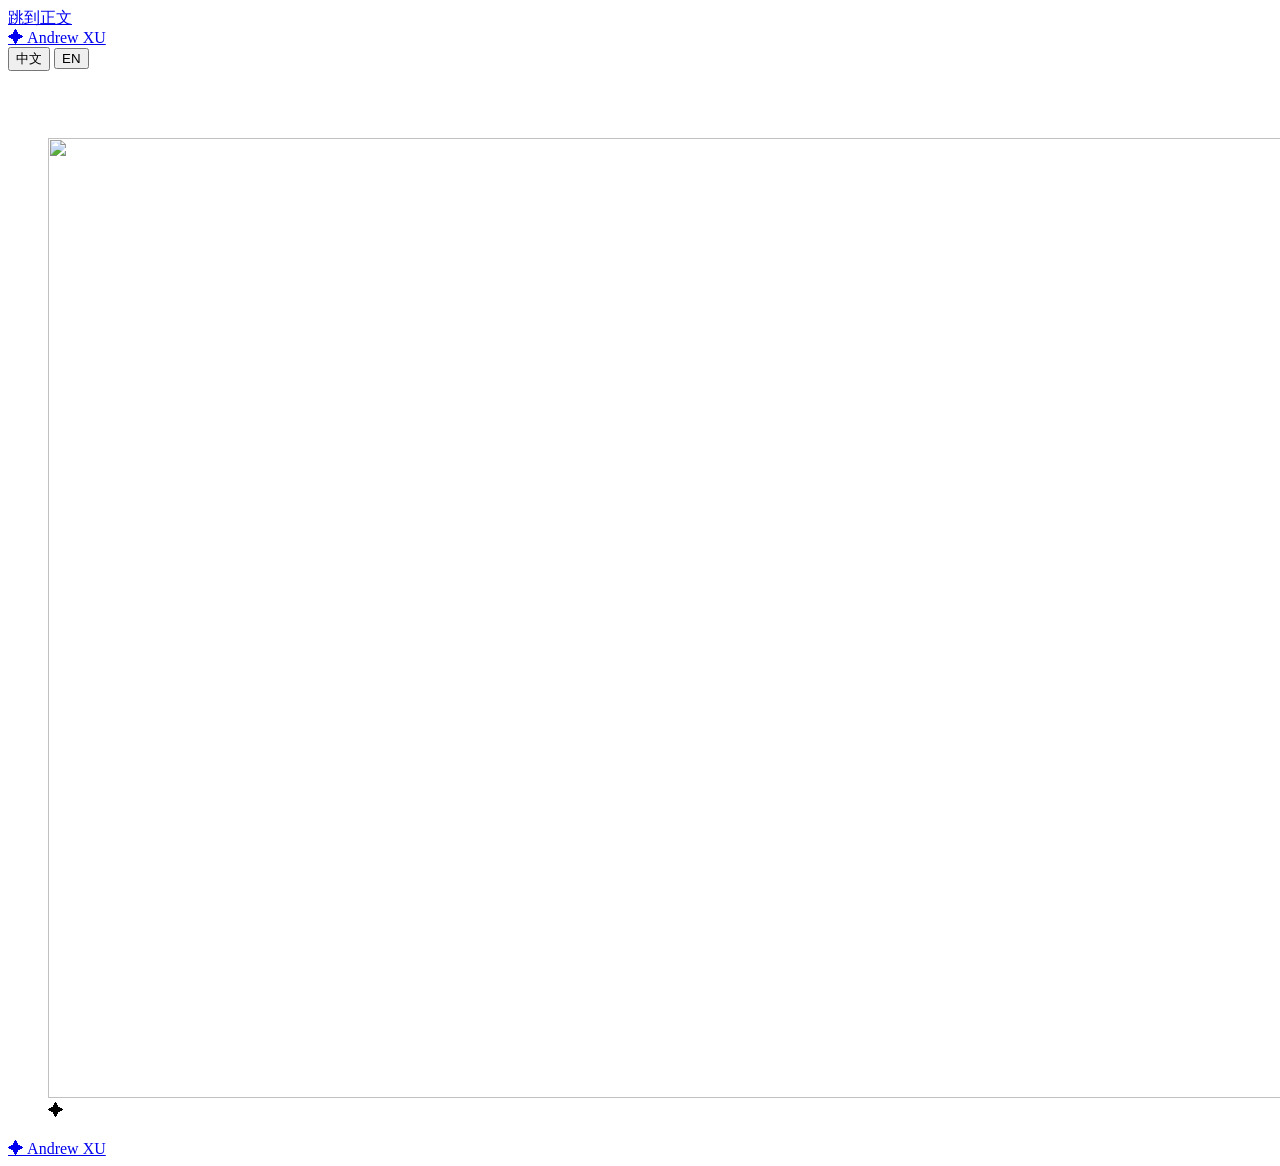
==== index.html @ 8dd5f84f "Publish index.html" ====
<!doctype html>
<html lang="zh-CN">
<head>
  <meta charset="utf-8">
  <meta name="viewport" content="width=device-width, initial-scale=1">
  <meta name="description" content="Andrew XU 的个人网站。从投行与科研，到中国企业出海一线。">
  <meta name="theme-color" content="#f7f5ef">
  <title>Andrew XU · 航行手记</title>
  <link rel="stylesheet" href="styles.css">
  <script defer src="content.js"></script>
  <script defer src="site.js"></script>
</head>
<body id="home">
  <a class="skip" href="#main" data-copy="skip">跳到正文</a>
  <header class="site-header">
    <div class="frame header-inner">
      <a class="wordmark" href="#home"><span class="compass" aria-hidden="true">✦</span> Andrew XU</a>
      <nav aria-label="站内导航" id="navigation"></nav>
      <div class="languages" role="group" aria-label="语言 / Language">
        <button type="button" data-lang="zh" lang="zh-CN" aria-pressed="true">中文</button>
        <button type="button" data-lang="en" lang="en" aria-pressed="false">EN</button>
      </div>
    </div>
  </header>
  <main id="main">
    <section class="frame hero" aria-labelledby="hello">
      <div class="hero-text">
        <p class="kicker"><span></span><span data-copy="label"></span></p>
        <h1 id="hello"><span data-copy="greeting"></span><br><em lang="en" data-copy="heroName"></em></h1>
        <p class="hero-summary" data-copy="summary"></p>
        <a class="primary-link" href="#experience" data-copy="journeyTitle"></a>
      </div>
      <figure class="cover">
        <img src="voyage.webp" alt="" width="1440" height="960" fetchpriority="high">
        <figcaption><span aria-hidden="true">✦</span><span data-copy="photoCaption"></span></figcaption>
      </figure>
    </section>
    <section id="experience" class="journey" aria-labelledby="voyage-title">
      <div class="frame journal">
        <div class="journal-heading">
          <h2 id="voyage-title" data-copy="journeyTitle"></h2>
          <p data-copy="journeyIntro"></p>
        </div>
        <div id="chapters"></div>
      </div>
    </section>
    <div class="frame templates" id="templates"></div>
  </main>
  <footer>
    <div class="frame footer-inner">
      <a class="wordmark" href="#home"><span class="compass" aria-hidden="true">✦</span> Andrew XU</a>
      <a href="#home" data-copy="top"></a>
    </div>
  </footer>
</body>
</html>
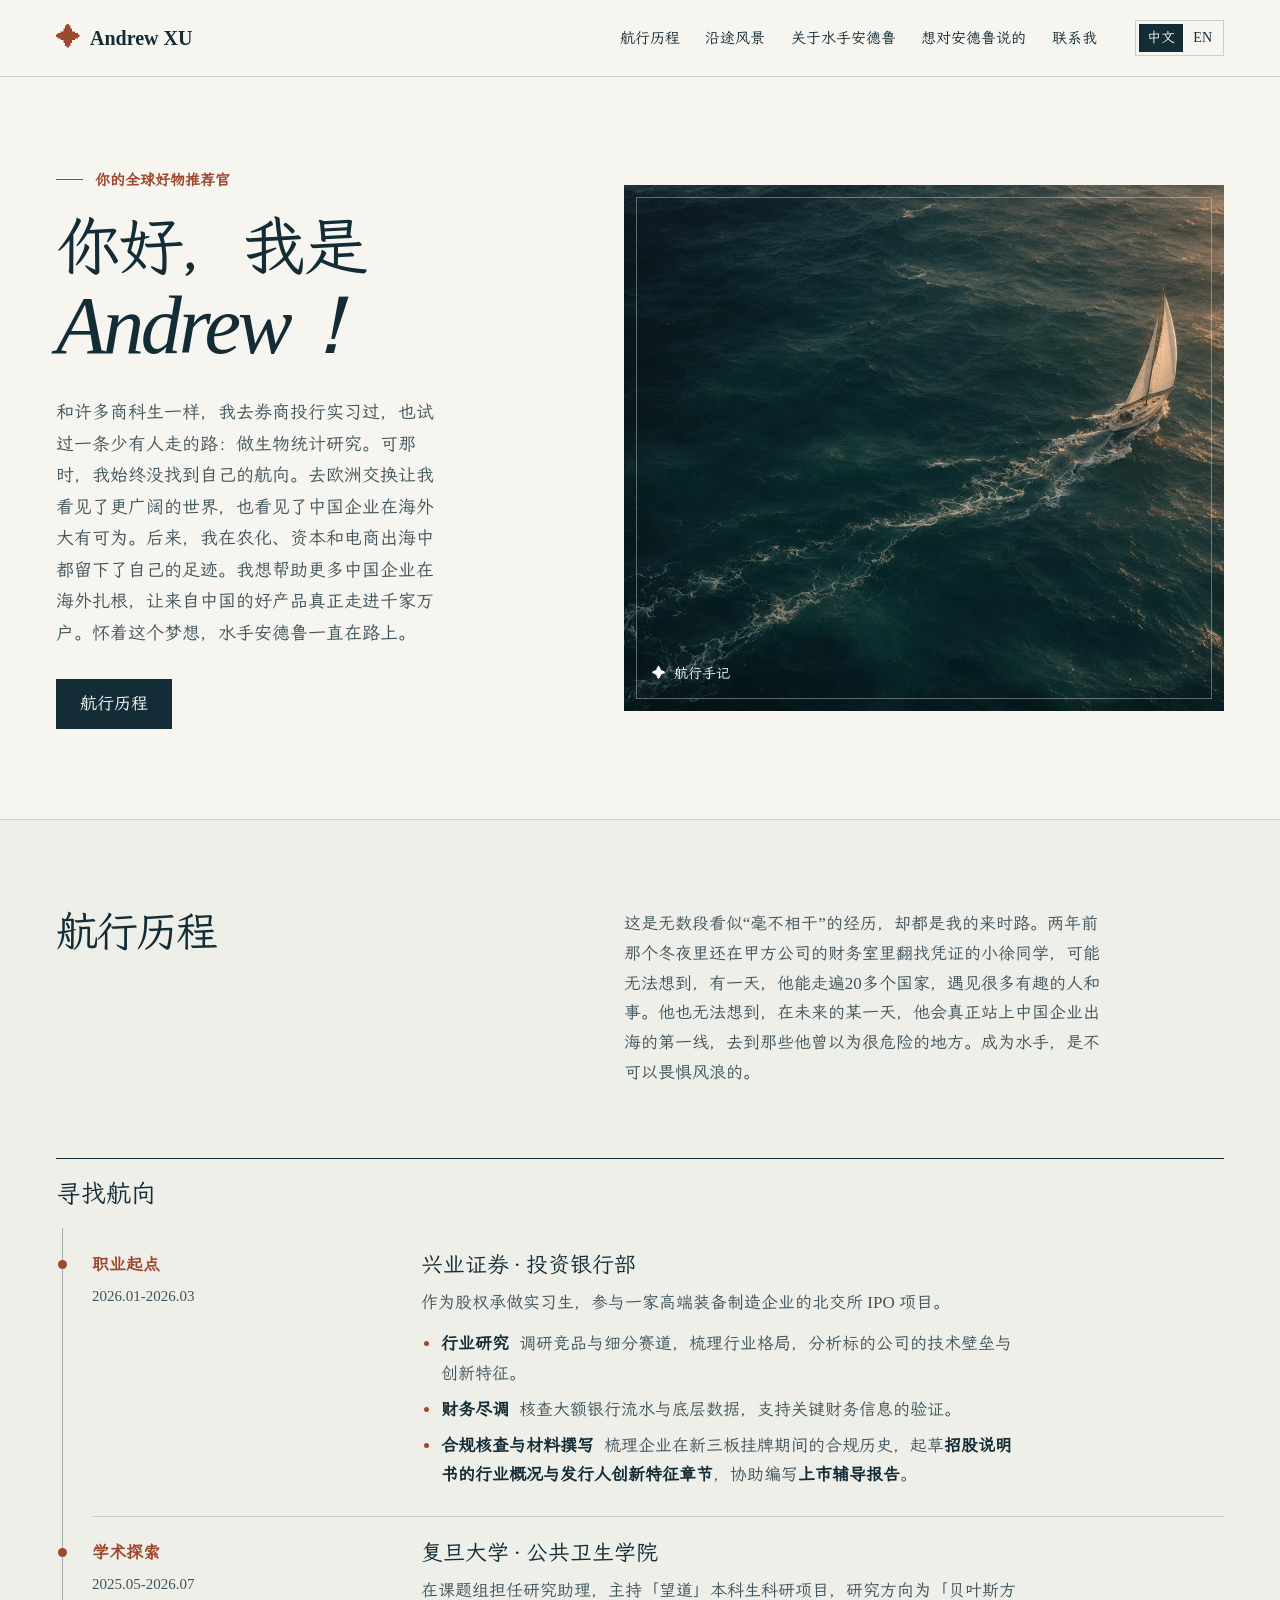
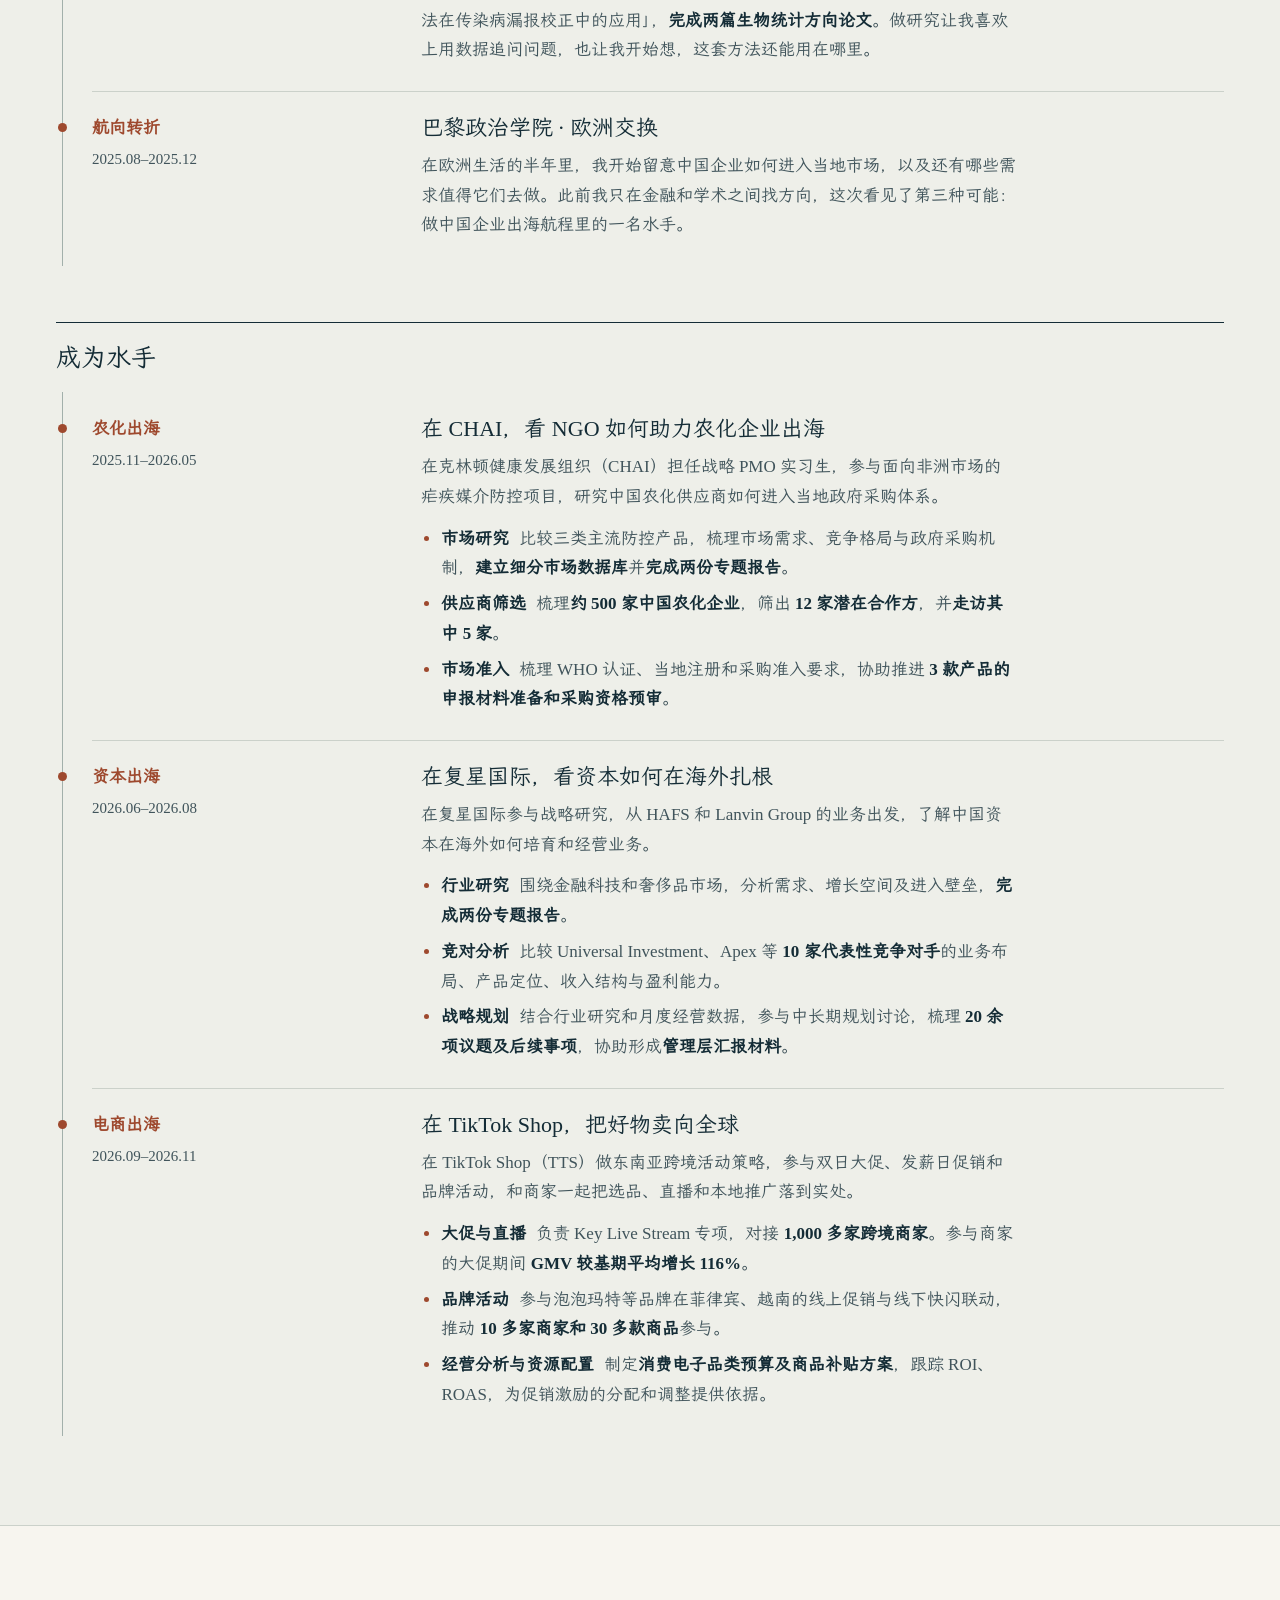
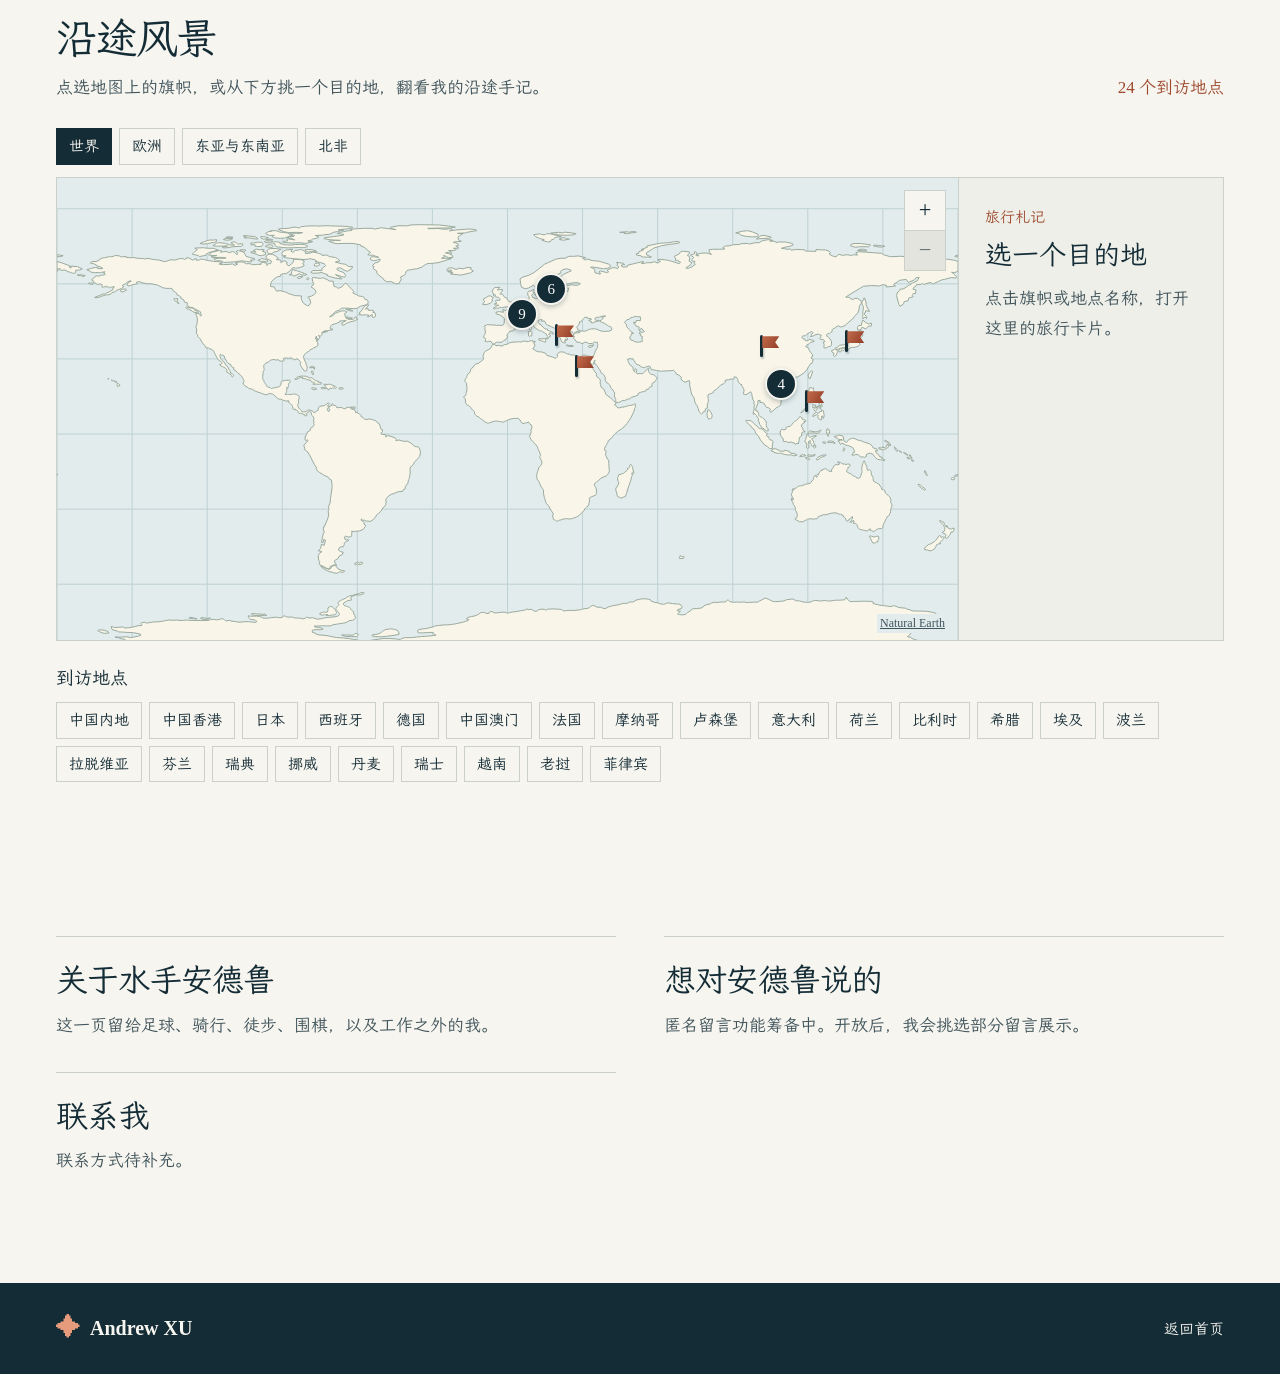
==== commit 2ee654d1: "Add interactive travel map and destination cards" ====
--- a/index.html
+++ b/index.html
@@ -7,7 +7,11 @@
   <meta name="theme-color" content="#f7f5ef">
   <title>Andrew XU · 航行手记</title>
   <link rel="stylesheet" href="styles.css">
+  <link rel="stylesheet" href="travel.css">
   <script defer src="content.js"></script>
+  <script defer src="world-land.js"></script>
+  <script defer src="travel-data.js"></script>
+  <script defer src="travel.js"></script>
   <script defer src="site.js"></script>
 </head>
 <body id="home">
@@ -44,6 +48,7 @@
         <div id="chapters"></div>
       </div>
     </section>
+    <section class="frame travel" id="travel" aria-labelledby="travel-title"></section>
     <div class="frame templates" id="templates"></div>
   </main>
   <footer>
--- a/styles.css
+++ b/styles.css
@@ -0,0 +1,110 @@
+@font-face {
+  font-family: "WenKai Web";
+  src: url("wenkai-lite.woff2") format("woff2");
+  font-weight: 400;
+  font-style: normal;
+  font-display: swap;
+  unicode-range: U+2E80-2FFF, U+3000-303F, U+31C0-31EF, U+3400-9FFF, U+F900-FAFF, U+FF00-FFEF;
+}
+:root {
+  --paper: #f7f5ef;
+  --journal: #eeefe9;
+  --ink: #142c36;
+  --muted: #40545b;
+  --line: #cbd1ca;
+  --accent: #9e492e;
+  --en: "Times New Roman", Times, serif;
+  --zh: "Times New Roman", Times, "Liberation Serif", KaiTi, "楷体", "Kaiti SC", STKaiti, "WenKai Web", serif;
+}
+* { box-sizing: border-box; }
+html { scroll-behavior: smooth; scroll-padding-top: 98px; }
+body {
+  margin: 0;
+  background: var(--paper);
+  color: var(--ink);
+  font: 1.0625rem/1.75 var(--en);
+}
+:lang(zh-CN) { font-family: var(--zh); }
+:lang(en) { font-family: var(--en); }
+h1, h2, h3, h4, p, figure { margin: 0; }
+a { color: inherit; }
+button { font: inherit; }
+a:focus-visible, button:focus-visible { outline: 2px solid var(--accent); outline-offset: 4px; }
+.frame { width: min(1200px, calc(100% - 112px)); margin-inline: auto; }
+.skip { position: fixed; top: 10px; left: 12px; z-index: 10; padding: 8px 12px; background: white; transform: translateY(-150%); }
+.skip:focus { transform: none; }
+.site-header { position: sticky; top: 0; z-index: 5; border-bottom: 1px solid var(--line); background: var(--paper); }
+.header-inner { display: flex; align-items: center; gap: clamp(16px, 3vw, 42px); min-height: 76px; }
+.wordmark { display: inline-flex; align-items: center; gap: 10px; font: bold 1.25rem var(--en); text-decoration: none; white-space: nowrap; }
+.compass { color: var(--accent); font-size: 1.5rem; }
+nav { display: flex; flex-wrap: wrap; align-items: center; justify-content: flex-end; gap: 6px clamp(12px, 2vw, 26px); margin-left: auto; }
+nav a, .footer-inner > a:last-child { text-decoration: none; font-size: .9375rem; }
+nav a:hover, .footer-inner > a:last-child:hover { text-decoration: underline; text-underline-offset: .3em; }
+.languages { display: inline-flex; gap: 2px; border: 1px solid var(--line); padding: 3px; flex-shrink: 0; }
+.languages button { padding: 2px 8px; border: 0; background: transparent; color: var(--ink); cursor: pointer; font-size: .875rem; }
+.languages [aria-pressed="true"] { background: var(--ink); color: var(--paper); }
+.hero { display: grid; grid-template-columns: .9fr 1.1fr; align-items: center; gap: clamp(38px, 6vw, 100px); padding-block: clamp(54px, 7vw, 106px); }
+.kicker { display: flex; align-items: center; gap: 12px; color: var(--accent); font-weight: bold; font-size: .9375rem; }
+.kicker > span:first-child { width: 27px; height: 1px; background: currentColor; flex: none; }
+h1 { margin-block: 20px 28px; font-size: clamp(2.6rem, 5.1vw, 5.1rem); font-weight: 400; letter-spacing: -.05em; line-height: 1.06; }
+h1 em { font-size: 1.26em; color: var(--ink); }
+.hero-summary { max-width: 42ch; color: var(--muted); font-size: 1.125rem; }
+.primary-link { display: inline-block; margin-top: 30px; padding: 10px 24px; background: var(--ink); color: white; text-decoration: none; }
+.primary-link:hover { background: #254651; }
+.cover { position: relative; isolation: isolate; background: #163541; color: white; }
+.cover img { display: block; aspect-ratio: 1.14; width: 100%; height: auto; object-fit: cover; }
+.cover::after { content: ""; position: absolute; inset: 12px; border: 1px solid #f1f1e85e; pointer-events: none; }
+.cover figcaption { position: absolute; bottom: 25px; left: 28px; display: flex; align-items: center; gap: 8px; font-size: .875rem; text-shadow: 0 1px 6px #061c26; }
+.journey { background: var(--journal); border-block: 1px solid var(--line); }
+.journal { padding-block: clamp(52px, 7vw, 97px); }
+.journal-heading { display: grid; grid-template-columns: .9fr 1.1fr; align-items: start; gap: clamp(20px, 6vw, 100px); padding-bottom: 42px; }
+h2 { font-weight: 400; font-size: clamp(2.25rem, 4.3vw, 4rem); line-height: 1.13; letter-spacing: -.045em; }
+.journal-heading h2 { font-size: clamp(1.875rem, 3.25vw, 2.75rem); }
+.journal-heading p { max-width: 56ch; color: var(--muted); }
+.chapter { margin-top: 28px; }
+.chapter + .chapter { margin-top: 56px; }
+.chapter h3 { font-size: 1.55rem; font-weight: 400; padding: 13px 0; border-top: 1px solid var(--ink); }
+.route { margin-left: 6px; border-left: 1px solid #a2b0ab; }
+.stop { position: relative; display: grid; grid-template-columns: minmax(170px, .38fr) 1fr; gap: 24px; padding: 22px 0 26px 29px; }
+.stop::before { content: ""; position: absolute; top: 32px; left: -5px; width: 9px; height: 9px; border-radius: 50%; background: var(--accent); }
+.stop + .stop::after { content: ""; position: absolute; top: 0; left: 29px; right: 0; border-top: 1px solid var(--line); }
+.stop-meta > p:first-child { color: var(--accent); font-weight: bold; }
+.date { margin-top: 3px; font-size: .9375rem; color: var(--muted); }
+.stop-content h4 { margin-bottom: 8px; font-size: clamp(1.125rem, 1.8vw, 1.375rem); font-weight: 400; line-height: 1.35; }
+.stop-content p, .stop-content ul { max-width: 70ch; color: var(--muted); }
+.stop-content ul { margin: 12px 0 0; padding-left: 1.2em; }
+.stop-content li + li { margin-top: 6px; }
+.stop-content li::marker { color: var(--accent); }
+.stop-content strong { color: var(--ink); }
+.stop-content li > strong:first-child { margin-right: .3em; }
+.templates { display: grid; grid-template-columns: 1fr 1fr; gap: 0 48px; padding-block: 65px 75px; }
+.template { border-block-start: 1px solid var(--line); padding-block: 25px 32px; }
+.template h2 { font-size: clamp(1.5rem, 2.5vw, 2.2rem); letter-spacing: -.025em; }
+.template p { margin-top: 12px; color: var(--muted); }
+footer { background: var(--ink); color: var(--paper); }
+.footer-inner { min-height: 91px; display: flex; justify-content: space-between; align-items: center; gap: 1rem; }
+.footer-inner .compass { color: #e69b7c; }
+
+@media (max-width: 980px) {
+  .frame { width: calc(100% - 64px); }
+  .header-inner { gap: 16px; }
+  nav { gap: 6px 13px; }
+}
+@media (max-width: 740px) {
+  html { scroll-padding-top: 135px; }
+  .frame { width: calc(100% - 36px); }
+  .header-inner { min-height: 0; display: grid; grid-template-columns: 1fr auto; gap: 0 14px; padding-block: 9px 11px; }
+  nav { grid-column: 1 / -1; grid-row: 2; justify-content: flex-start; margin: 6px 0 0; line-height: 1.5; }
+  .languages { grid-column: 2; grid-row: 1; }
+  .hero { grid-template-columns: 1fr; gap: 32px; padding-block: 48px; }
+  h1 { font-size: clamp(2.65rem, 9vw, 4.1rem); margin-block: 15px 20px; }
+  .cover img { aspect-ratio: 1.35; }
+  .journal-heading { grid-template-columns: 1fr; gap: 14px; padding-bottom: 20px; }
+  .stop { grid-template-columns: 1fr; gap: 8px; padding-left: 21px; }
+  .stop + .stop::after { left: 21px; }
+  .stop-meta { display: flex; align-items: baseline; flex-wrap: wrap; gap: 0 12px; }
+  .templates { grid-template-columns: 1fr; padding-block: 42px; }
+}
+@media (prefers-reduced-motion: reduce) {
+  html { scroll-behavior: auto; }
+}
--- a/travel.css
+++ b/travel.css
@@ -0,0 +1,37 @@
+.travel { padding-block: clamp(52px, 7vw, 95px); }
+.travel-header { display: flex; align-items: end; justify-content: space-between; gap: 14px 32px; margin-bottom: 26px; }
+.travel-header h2 { font-size: clamp(1.875rem, 3.25vw, 2.75rem); }
+.travel-header p { margin-top: 10px; color: var(--muted); }
+.travel-count { color: var(--accent); white-space: nowrap; }
+.travel-grid { display: grid; grid-template-columns: minmax(0, 3.4fr) minmax(200px, 1fr); border: 1px solid var(--line); }
+.travel-map { position: relative; overflow: hidden; min-height: 380px; aspect-ratio: 1.95; background: #e2eced; }
+.travel-map canvas { display: block; width: 100%; height: 100%; position: absolute; inset: 0; cursor: grab; touch-action: pan-y; }
+.travel-map canvas.dragging { cursor: grabbing; }
+.travel-markers { position: absolute; inset: 0; pointer-events: none; }
+.travel-pin { position: absolute; pointer-events: auto; transform: translate(-50%, -50%); width: 34px; height: 36px; border: 0; background: transparent; cursor: pointer; padding: 0; display: grid; place-items: center; color: var(--ink); }
+.travel-pin:hover, .travel-pin:focus-visible, .travel-pin[aria-pressed="true"] { z-index: 2; }
+.travel-flag { display: block; position: relative; width: 3px; height: 22px; margin-right: 12px; background: var(--ink); border-radius: 2px; box-shadow: 1px 2px 2px #13293247; }
+.travel-flag::before { content: ""; position: absolute; top: 1px; left: 2px; width: 17px; height: 12px; background: linear-gradient(120deg, #c46d4d, #913d26); clip-path: polygon(0 0, 100% 0, 76% 50%, 100% 100%, 0 100%); }
+.travel-pin[aria-pressed="true"] .travel-flag::before, .travel-pin:hover .travel-flag::before { background: #087679; }
+.travel-cluster { width: 32px; height: 32px; border: 2px solid #f7f5ef; border-radius: 50%; background: var(--ink); color: white; font-size: .9375rem; box-shadow: 0 2px 5px #13293245; }
+.travel-cluster:hover, .travel-cluster.contains-selection { background: #0b6266; }
+.travel-zoom { position: absolute; top: 12px; right: 12px; display: grid; gap: 1px; background: var(--line); border: 1px solid var(--line); }
+.travel-zoom button { border: 0; width: 40px; height: 39px; color: var(--ink); background: var(--paper); cursor: pointer; font: 1.4rem var(--en); }
+.travel-zoom button:disabled { opacity: .55; cursor: default; }
+.travel-source { position: absolute; bottom: 7px; right: 10px; font: .75rem var(--en); color: var(--muted); background: #e2eced; padding: 2px 3px; }
+.travel-card { border-left: 1px solid var(--line); background: #eeefe9; padding: 26px; min-width: 0; }
+.travel-card h3 { font-weight: 400; font-size: 1.7rem; line-height: 1.25; margin-block: 8px 12px; }
+.travel-card p { color: var(--muted); }
+.travel-card .travel-card-label { color: var(--accent); font-size: .9375rem; }
+.travel-regions, .travel-list { display: flex; flex-wrap: wrap; gap: 7px; }
+.travel-regions { margin-bottom: 12px; }
+.travel-regions button, .travel-list button { color: var(--ink); border: 1px solid var(--line); background: transparent; padding: 4px 12px; cursor: pointer; font-size: .9375rem; }
+.travel-regions button:hover, .travel-list button:hover { border-color: var(--ink); }
+.travel-regions [aria-pressed="true"], .travel-list [aria-pressed="true"] { color: var(--paper); background: var(--ink); border-color: var(--ink); }
+.travel-list-title { margin: 22px 0 8px; font-size: 1.125rem; font-weight: 400; }
+@media (max-width: 740px) {
+  .travel-header { align-items: flex-start; flex-direction: column; }
+  .travel-grid { grid-template-columns: minmax(0, 1fr); }
+  .travel-map { min-height: 260px; aspect-ratio: 1.4; }
+  .travel-card { border-left: 0; border-top: 1px solid var(--line); padding: 18px; }
+}
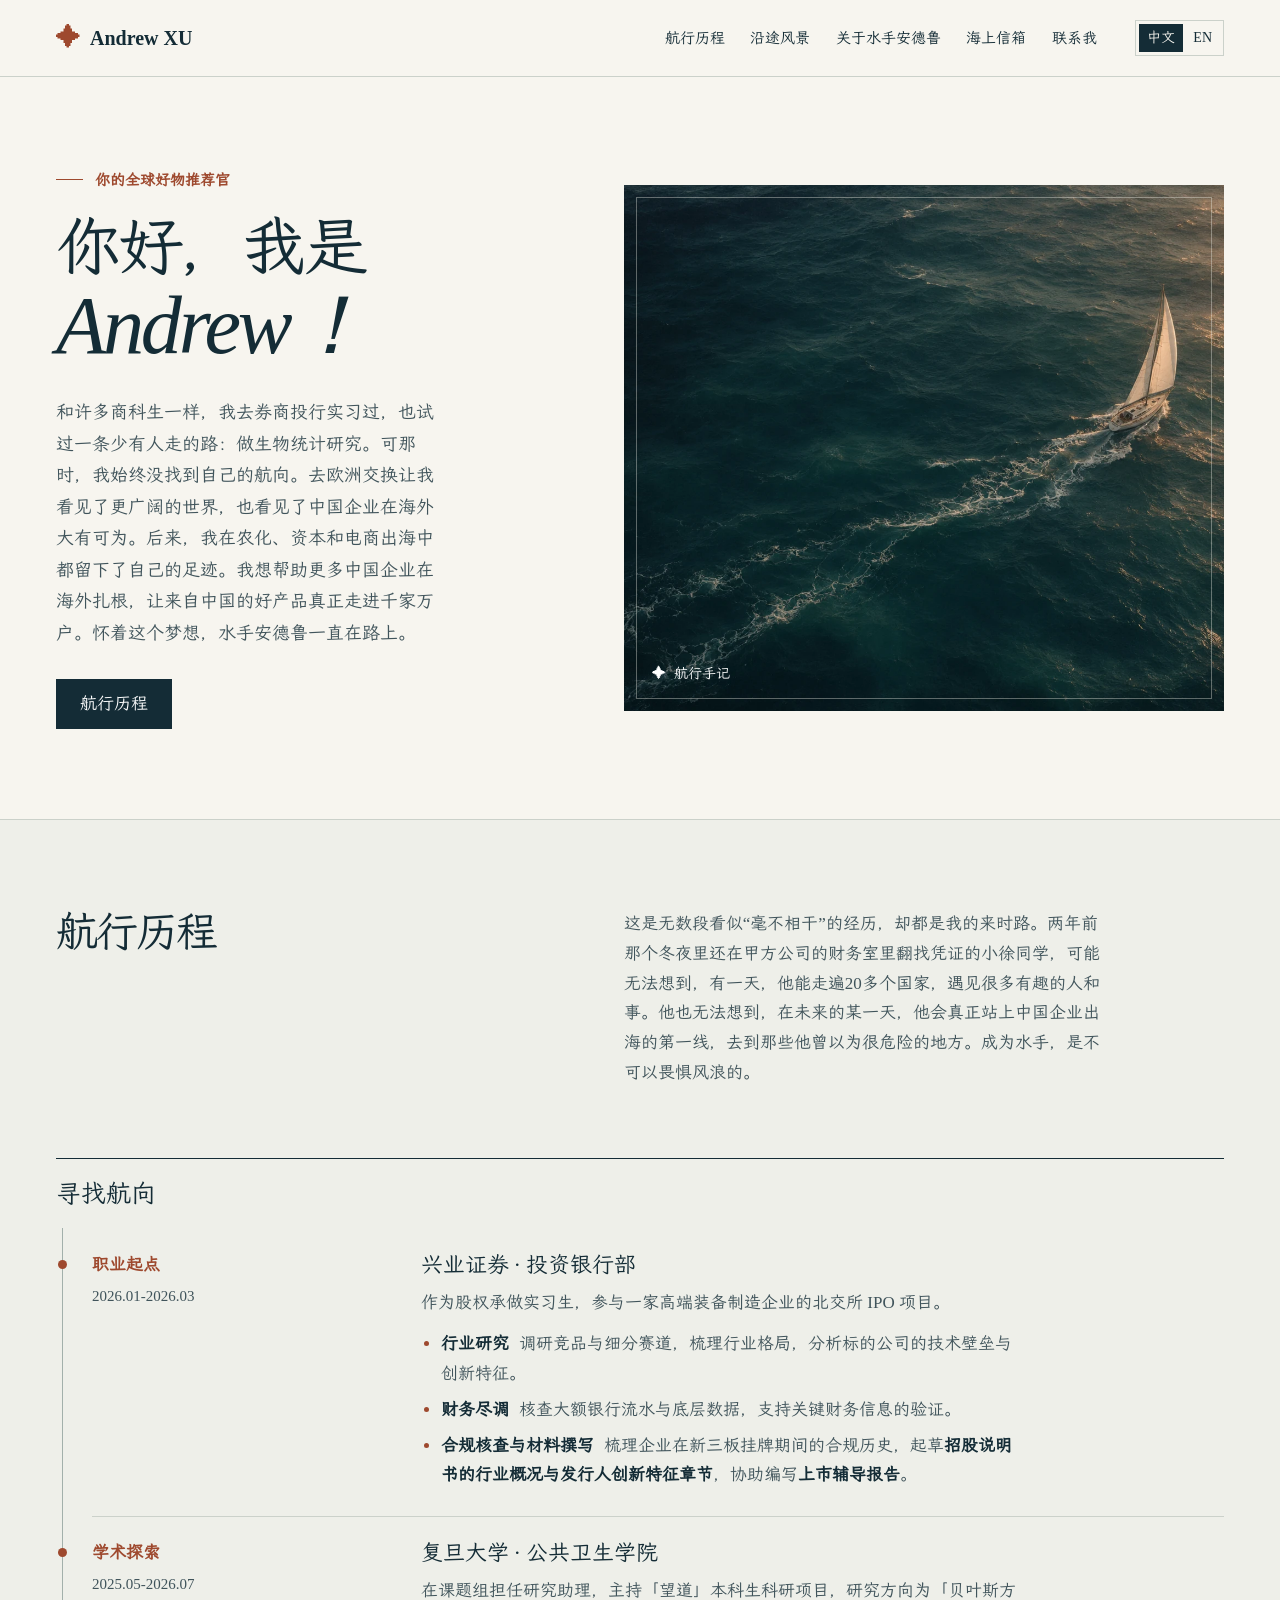
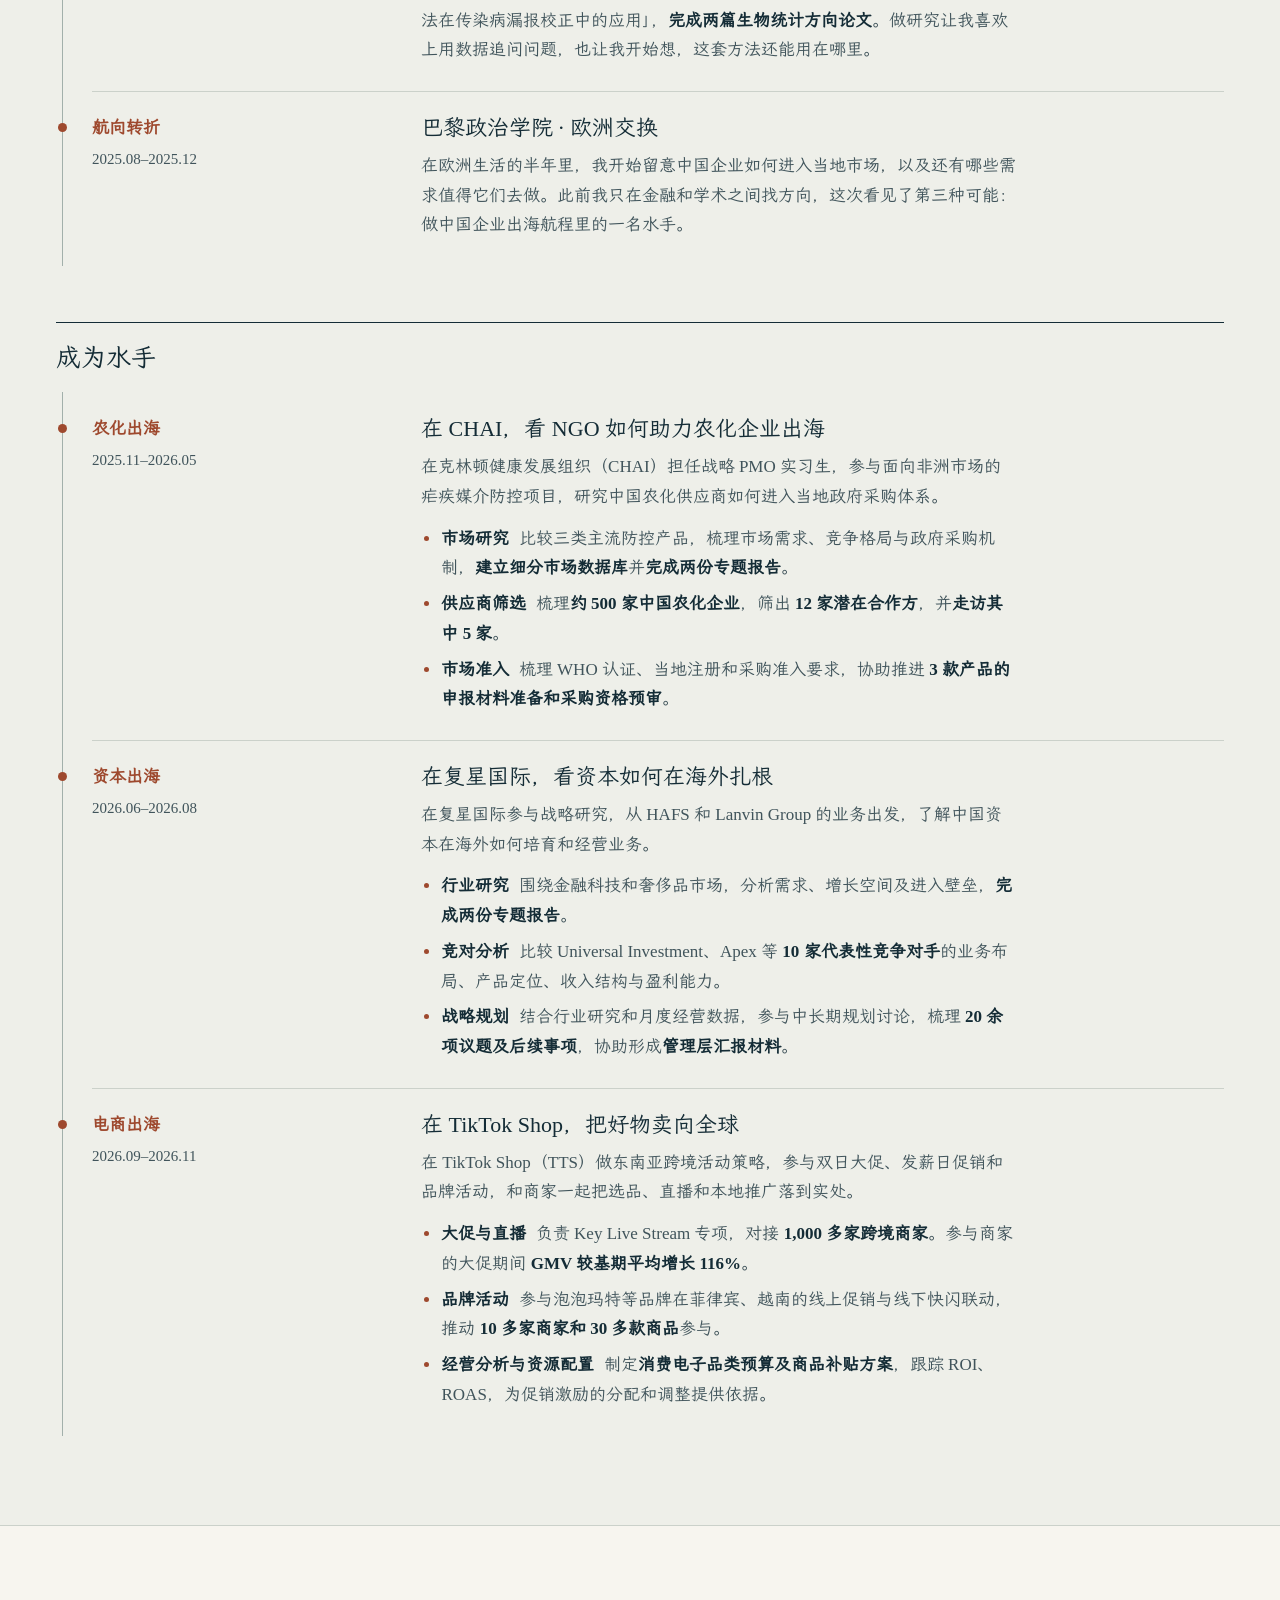
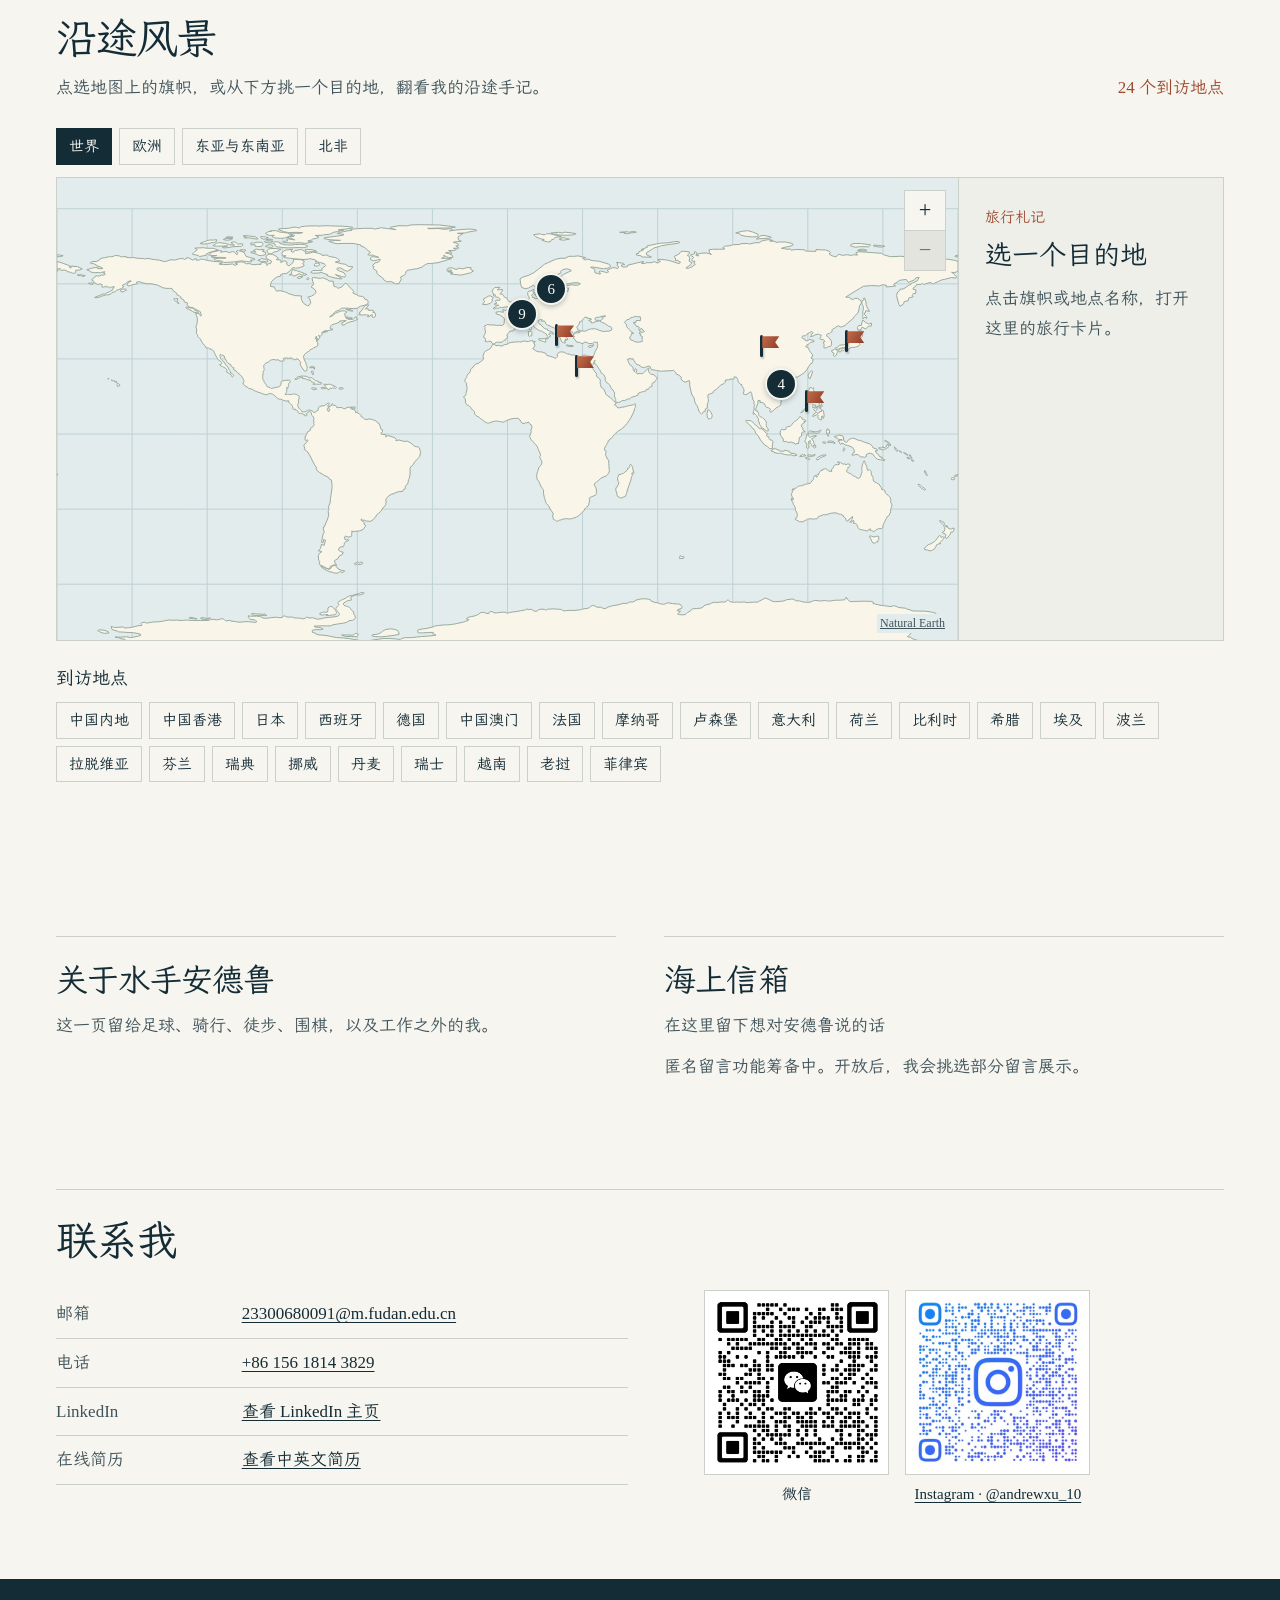
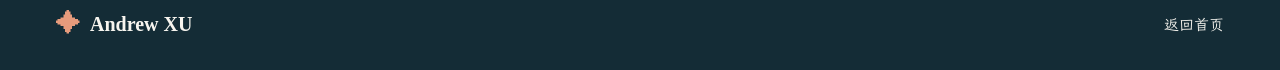
==== commit 9e80862e: "Add contact details and bilingual online resumes" ====
--- a/index.html
+++ b/index.html
@@ -8,10 +8,12 @@
   <title>Andrew XU · 航行手记</title>
   <link rel="stylesheet" href="styles.css">
   <link rel="stylesheet" href="travel.css">
+  <link rel="stylesheet" href="contact.css">
   <script defer src="content.js"></script>
   <script defer src="world-land.js"></script>
   <script defer src="travel-data.js"></script>
   <script defer src="travel.js"></script>
+  <script defer src="contact.js"></script>
   <script defer src="site.js"></script>
 </head>
 <body id="home">
@@ -50,6 +52,7 @@
     </section>
     <section class="frame travel" id="travel" aria-labelledby="travel-title"></section>
     <div class="frame templates" id="templates"></div>
+    <section class="frame contact" id="contact" aria-labelledby="contact-title"></section>
   </main>
   <footer>
     <div class="frame footer-inner">
--- a/contact.css
+++ b/contact.css
@@ -0,0 +1,37 @@
+.contact { padding-block: 28px 72px; border-top: 1px solid var(--line); }
+.contact h2 { font-size: clamp(1.875rem, 3.25vw, 2.75rem); }
+.contact-grid { display: grid; grid-template-columns: minmax(0, 1.1fr) minmax(0, 1fr); gap: 30px clamp(24px, 6vw, 85px); margin-top: 25px; }
+.contact-details { margin: 0; }
+.contact-details > div { display: grid; grid-template-columns: minmax(92px, .45fr) minmax(0, 1fr); gap: 12px; padding: 9px 0; border-bottom: 1px solid var(--line); }
+.contact-details dt { color: var(--muted); }
+.contact-details dd { margin: 0; overflow-wrap: anywhere; }
+.contact-grid a, .resume a { text-underline-offset: .18em; }
+.contact-social { display: grid; grid-template-columns: repeat(2, minmax(0, 185px)); gap: 16px; }
+.contact-social figure { text-align: center; min-width: 0; }
+.contact-social figcaption { margin-top: 6px; font-size: .9375rem; overflow-wrap: anywhere; }
+.contact-qr { display: block; position: relative; aspect-ratio: 1; overflow: hidden; background: white; border: 1px solid var(--line); }
+.contact-qr img { position: absolute; max-width: none; height: auto; }
+.contact-qr-wechat img { width: 129.45%; left: -14.58%; top: -39.36%; }
+.contact-qr-instagram img { width: 173.74%; left: -36.97%; top: -70.30%; }
+.resume { max-width: 850px; padding-block: clamp(30px, 6vw, 75px); }
+.resume-header { padding-bottom: 28px; border-bottom: 1px solid var(--ink); }
+.resume-header h1 { margin: 0 0 12px; font-size: clamp(2.4rem, 6vw, 4rem); }
+.resume-actions { display: flex; align-items: center; flex-wrap: wrap; gap: 10px 22px; }
+.resume-actions a { font-size: .9375rem; }
+.resume-actions a[aria-current="page"] { font-weight: bold; text-decoration: none; }
+.resume section { padding-block: 24px; border-bottom: 1px solid var(--line); }
+.resume h2 { font-size: 1.75rem; margin-bottom: 15px; }
+.resume h3 { font-weight: 400; font-size: 1.25rem; line-height: 1.3; }
+.resume article + article { margin-top: 18px; }
+.resume article > p { color: var(--muted); }
+.resume ul { margin: 7px 0 0; padding-left: 1.2em; }
+.resume li + li { margin-top: 5px; }
+@media (max-width: 740px) {
+  .contact { padding-bottom: 45px; }
+  .contact-grid { grid-template-columns: minmax(0, 1fr); }
+}
+@media print {
+  .resume-actions { display: none; }
+  .resume { width: auto; padding: 0; }
+  .resume article { break-inside: avoid; }
+}
